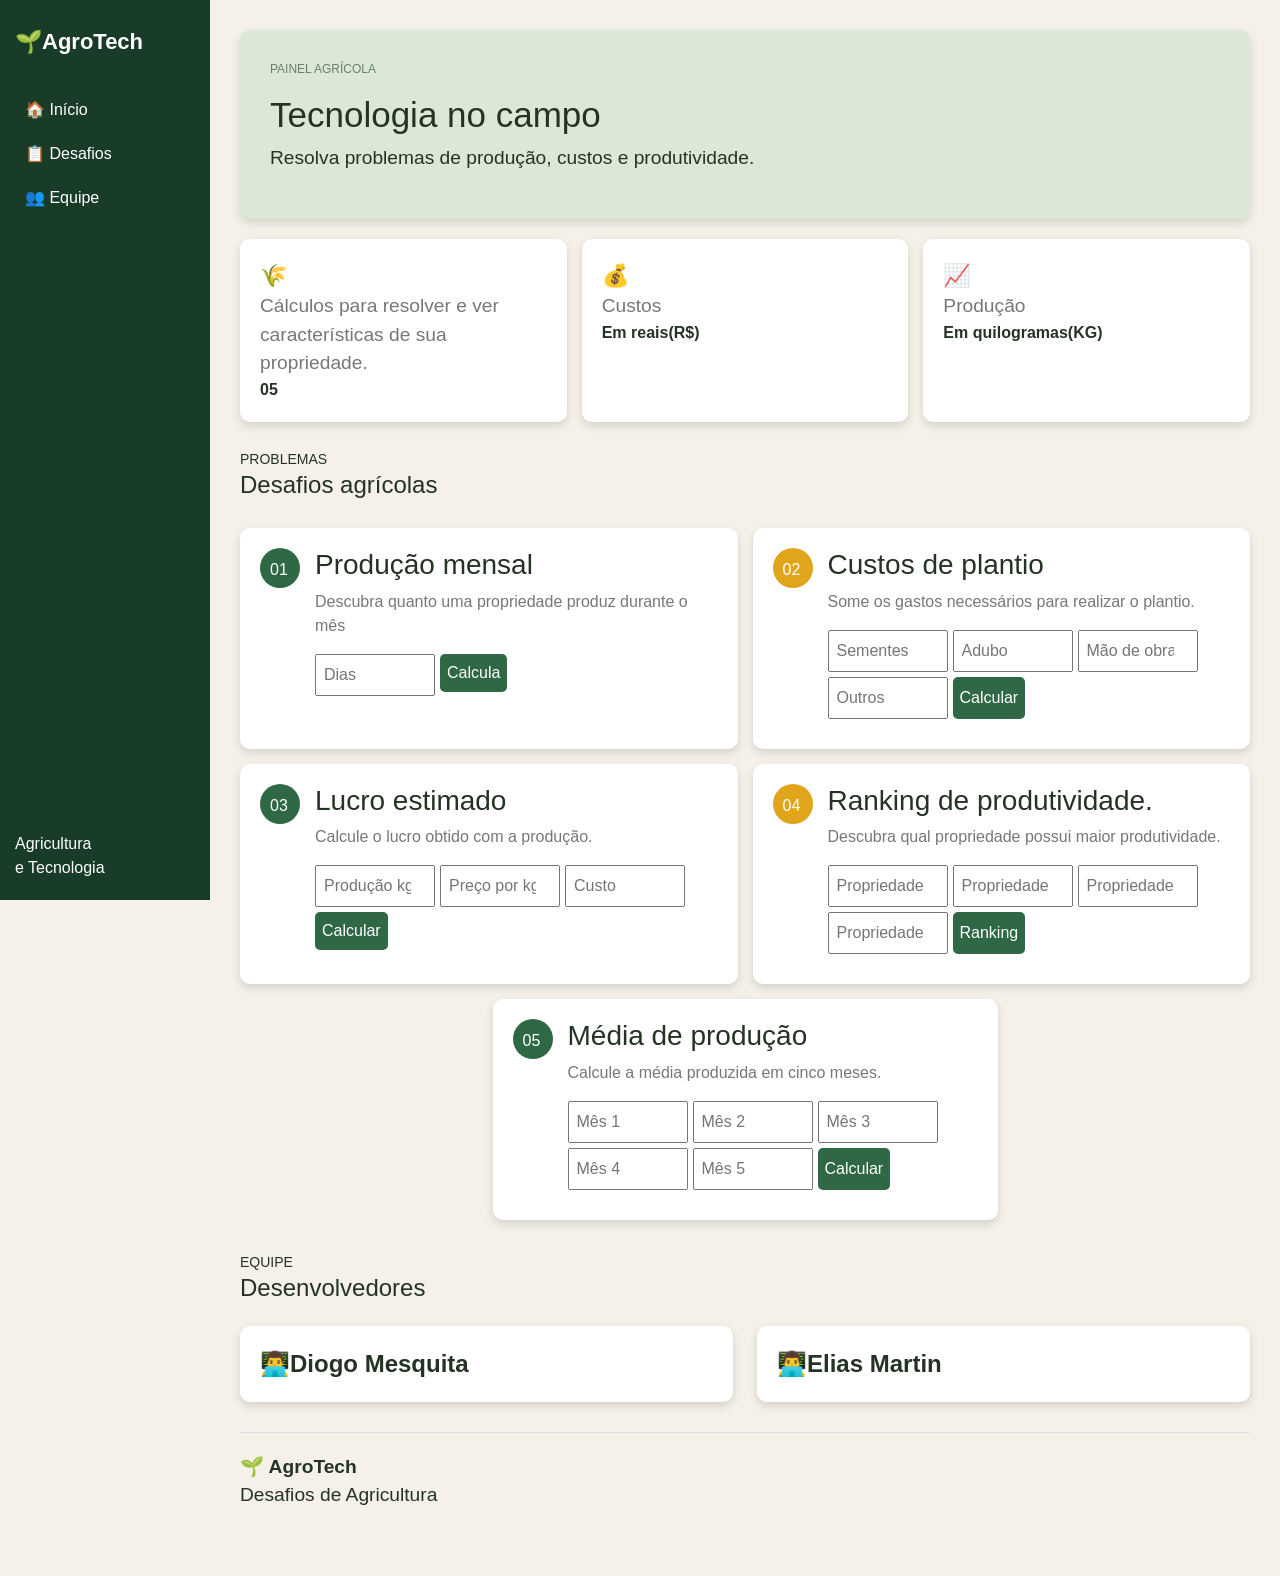
==== index.html @ 6f7d6b63 "elaboração do javascript, css e html e aperfeiçoamento do css e html" ====
<!DOCTYPE html>
<html lang="pt-BR">
<head>
    <meta charset="UTF-8">
    <meta name="viewport" content="width=device-width, initial-scale=1.0">
    <title>AgroTech</title>
    <!-- Bootstrap -->
    <link
        href="https://cdn.jsdelivr.net/npm/bootstrap@5.3.3/dist/css/bootstrap.min.css"
        rel="stylesheet">
    <!-- CSS -->
    <link rel="stylesheet" href="style.css">
</head>
<body>
    <!-- MENU LATERAL -->
    <aside class="menu">
        <div class="logo">🌱<span>AgroTech</span></div>
        <nav>
            <a href="#inicio">🏠 Início</a>
            <a href="#desafios">📋 Desafios</a>
            <a href="#equipe">👥 Equipe</a>
        </nav>
        <div class="menu-final">Agricultura<br>e Tecnologia</div>
    </aside>

    <!-- ÁREA PRINCIPAL -->
    <main class="conteudo" id="inicio">
        <!-- CABEÇALHO -->
        <header>
            <p class="pequeno">PAINEL AGRÍCOLA</p>
            <h1>Tecnologia no campo</h1>
            <p>Resolva problemas de produção, custos e produtividade.</p>
        </header>

        <!-- INDICADORES -->
        <section class="indicadores">
            <div class="indicador">
                <span>🌾</span>
                <div>
                    <small>Cálculos para resolver e ver características de sua propriedade.</small>
                    <strong>05</strong>
                </div>
            </div>
            
            <div class="indicador">
                <span>💰</span>
                <div>
                    <small>Custos</small>
                    <strong>Em reais(R$)</strong>
                </div>
            </div>

            <div class="indicador">
                <span>📈</span>
                <div>
                    <small>Produção</small>
                    <strong>Em quilogramas(KG)</strong>
                </div>
            </div>
        </section>

        <!-- DESAFIOS -->
        <section id="desafios">
            <div class="titulo">
                <div>
                    <small>PROBLEMAS</small>
                    <h2>Desafios agrícolas</h2>
                </div>
            </div>

            <div class="desafios">
                <!-- DESAFIO 1 -->

                <div class="desafio">
                    <div class="numero">01</div>
                    <div class="descricao">
                        <h3>Produção mensal</h3>
                        <p>Descubra quanto uma propriedade produz durante o mês</p>
                        <div class="form">
                            <input type="number" id="dias" placeholder="Dias">

                            <inpu type="number" id="producaoDia" placeholder="Kg por dia">

                            <button onclick="producao()"> Calcula </button>
                        </div>
                        <div id="resultado1" class="resultado"></div>
                    </div>
                </div>

                <!-- DESAFIO 2 -->
                <div class="desafio">
                    <div class="numero amarelo">02</div>
                    <div class="descricao">
                        <h3>Custos de plantio</h3>
                        <p>Some os gastos necessários para realizar o plantio.</p>
                        <div class="form">
                            <input type="number" id="sementes" placeholder="Sementes">
                            <input type="number" id="adubo" placeholder="Adubo">
                            <input type="number" id="maoObra" placeholder="Mão de obra">
                            <input type="number" id="outros" placeholder="Outros">

                            <button onclick="custos()">Calcular</button>
                        </div>
                        <div id="resultado2" class="resultado"></div>
                    </div>
                </div>

                <!-- DESAFIO 3 -->
                <div class="desafio">
                    <div class="numero">03</div>
                    <div class="descricao">
                        <h3>Lucro estimado</h3>
                        <p>Calcule o lucro obtido com a produção.</p>
                        <div class="form">
                            <input type="number" id="quantidade" placeholder="Produção kg">
                            <input type="number" id="preco"placeholder="Preço por kg">
                            <input type="number" id="custo" placeholder="Custo">

                            <button onclick="lucro()">Calcular</button>
                        </div>
                        <div id="resultado3" class="resultado"></div>
                    </div>
                </div>

                <!-- DESAFIO 4 -->
                <div class="desafio">
                    <div class="numero amarelo">04</div>
                    <div class="descricao">
                        <h3>Ranking de produtividade.</h3>
                        <p>Descubra qual propriedade possui maior produtividade.</p>
                        <div class="form">
                            <input type="number" id="p1" placeholder="Propriedade 1">
                            <input type="number" id="p2" placeholder="Propriedade 2">
                            <input type="number" id="p3" placeholder="Propriedade 3">
                            <input type="number" id="p4" placeholder="Propriedade 4">

                            <button onclick="ranking()">Ranking</button>
                        </div>
                        <div id="resultado4" class="resultado"></div>
                    </div>
                </div>

                <!-- DESAFIO 5 -->
                <div class="desafio desafio5">
                    <div class="numero">05</div>
                    <div class="descricao">
                        <h3>Média de produção</h3>
                        <p>Calcule a média produzida em cinco meses.</p>
                        <div class="form">
                            <input type="number" id="m1" placeholder="Mês 1">
                            <input type="number" id="m2" placeholder="Mês 2">
                            <input type="number" id="m3" placeholder="Mês 3">
                            <input type="number" id="m4" placeholder="Mês 4">
                            <input type="number" id="m5" placeholder="Mês 5">

                            <button onclick="media()">Calcular</button>
                        </div>
                        <div id="resultado5" class="resultado"></div>
                    </div>
                </div>
            </div>
        </section>

        <!-- EQUIPE -->
        <section id="equipe" class="equipe">
            <div class="titulo">
                <div>
                    <small>EQUIPE</small>
                    <h2>Desenvolvedores</h2>
                </div>
            </div>

            <div class="row">
        
                <div class="col-md-6">
                    <div class="pessoa">👨‍💻<strong>Diogo Mesquita</strong></div>
                </div>

                <div class="col-md-6">
                    <div class="pessoa">👨‍💻<strong>Elias Martin</strong></div>
                    </div>
                </div>
        </section>

        <!-- RODAPÉ -->
        <footer>
            <strong>🌱 AgroTech</strong>
            <p>Desafios de Agricultura</p>
        </footer>

    </main>

    <!-- Bootstrap -->
    <script
        src="https://cdn.jsdelivr.net/npm/bootstrap@5.3.3/dist/js/bootstrap.bundle.min.js">
    </script>

    <!-- JavaScript -->
    <script src="script.js"></script>

</body>

</html>
---- style.css ----
* {
    margin: 0;
    padding: 0;
    box-sizing: border-box;
}

body {
    font-family: Arial;
    background: #f5f1e8;
    color: #243323;
}

/* MENU */

.menu {
    position: fixed;
    width: 210px;
    height: 100%;
    padding: 25px 15px;
    background: #183c28;
    color: white;
}

.logo {
    font-size: 22px;
    font-weight: bold;
    margin-bottom: 30px;
}

.menu a {
    display: block;
    padding: 10px;
    color: white;
    text-decoration: none;
}

.menu a:hover {
    background: #2f6845;
}

.menu-final {
    position: absolute;
    bottom: 20px;
}

/* CONTEÚDO */

.conteudo {
    margin-left: 210px;
    padding: 30px;
}

header {
    padding: 30px;
    background: #dce8d5;
    border-radius: 10px;
    box-shadow: 0 4px 10px #0002;
}

header h1 {
    font-size: 35px;
}

.pequeno {
    color: #66836a;
    font-size: 12px;
}

header p {
    font-size: 1.2rem;
}

/* CARDS */

.indicadores,
.desafios {
    display: flex;
    gap: 15px;
    margin: 20px 0;
}

.indicador,
.desafio {
    background: white;
    padding: 20px;
    border-radius: 10px;
    box-shadow: 0 4px 10px #0002;
}

.pessoa {
    background: white;
    padding: 20px;
    border-radius: 10px;
    font-size: 1.5rem;
    box-shadow: 0 4px 10px #0002;
}

.indicador {
    flex: 1;
}

.indicador span {
    font-size: 22px;
}

.indicador small {
    display: block;
    color: #777;
    font-size: 1.2rem;
}

/* TÍTULOS */

.titulo {
    display: flex;
    justify-content: space-between;
    margin: 25px 0 15px;
}

.titulo h2 {
    font-size: 24px;
}

.titulo span {
    background: #f0b429;
    padding: 6px 10px;
    border-radius: 15px;
    font-size: 12px;
}

/* DESAFIOS */

.desafios {
    display: grid;
    grid-template-columns: 1fr 1fr;
}

.desafio {
    display: flex;
    gap: 15px;
}

.numero {
    min-width: 40px;
    height: 40px;
    padding: 10px;
    background: #2f6845;
    color: white;
    border-radius: 50%;
}

.amarelo {
    background: #e0a51a;
}

.descricao {
    width: 100%;
}

.descricao p {
    color: #777;
}

.desafio5 {
    grid-column: 1 / 3;
    width: 50%;
    margin: auto;
}

/* FORMULÁRIOS */

.form {
    display: flex;
    flex-wrap: wrap;
    gap: 5px;
}

input,
button {
    padding: 7px;
}

input {
    width: 120px;
}

button {
    background: #2f6845;
    color: white;
    border: 0;
    border-radius: 5px;
}

.resultado {
    margin-top: 10px;
    color: #2f6845;
}

/* EQUIPE E RODAPÉ */

.equipe {
    margin-top: 30px;
}

footer {
    margin-top: 30px;
    padding: 20px 0;
    font-size: 1.2rem;
    border-top: 1px solid #ddd;
}

/* CELULAR */

@media (max-width: 768px) {
    .menu {
        position: static;
        width: 100%;
        height: auto;
    }

    .menu-final {
        display: none;
    }

    .menu nav {
        display: flex;
    }

    .conteudo {
        margin: 0;
        padding: 20px;
    }

    .indicadores,
    .desafios {
        display: block;
    }

    .indicador,
    .desafio {
        margin-bottom: 15px;
    }

    .desafio5 {
        width: 100%;
        grid-column: auto;
    }
}
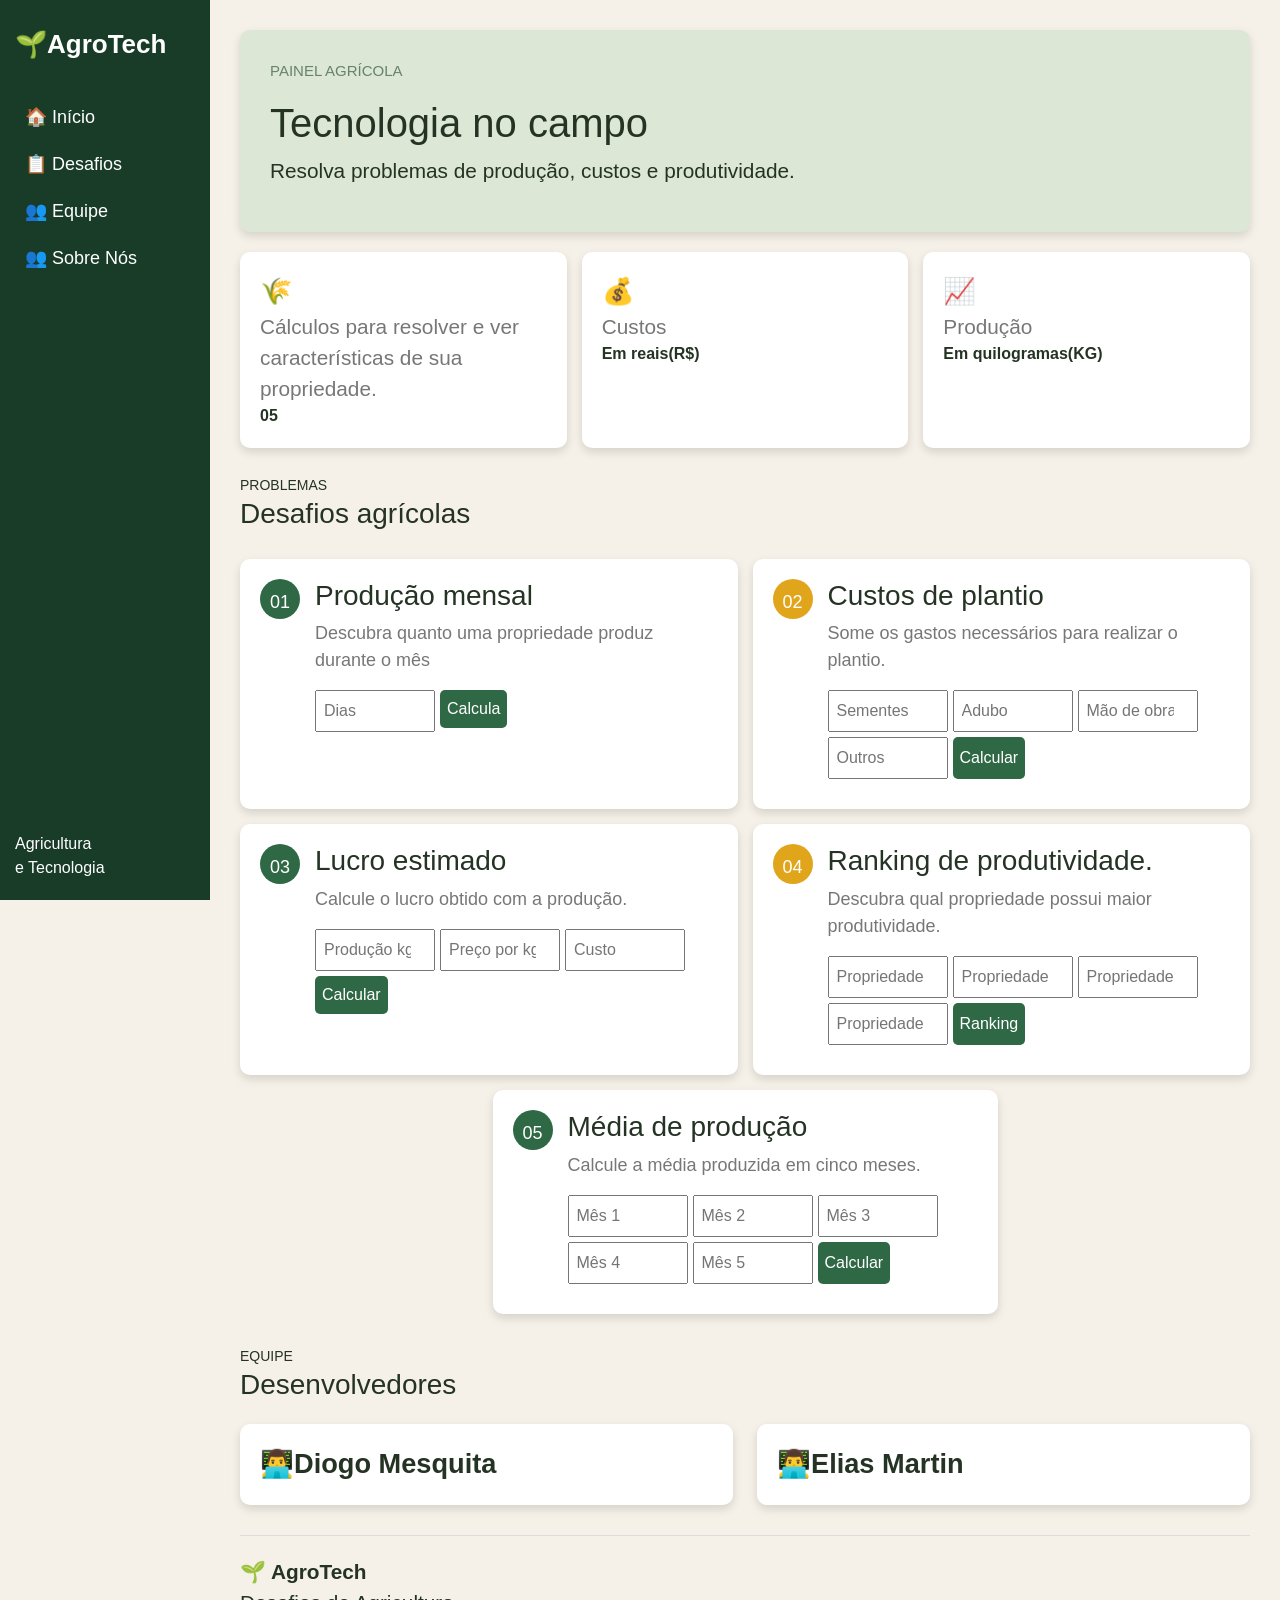
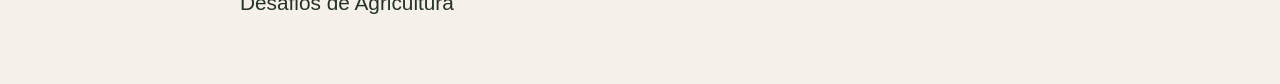
==== commit 70dc84f5: "Colocação de hovers, criação do sobrNos.html e pequenas modificações no css" ====
--- a/index.html
+++ b/index.html
@@ -19,6 +19,7 @@
             <a href="#inicio">🏠 Início</a>
             <a href="#desafios">📋 Desafios</a>
             <a href="#equipe">👥 Equipe</a>
+            <a href="sobreNos.html">👥 Sobre Nós</a>
         </nav>
         <div class="menu-final">Agricultura<br>e Tecnologia</div>
     </aside>
--- a/style.css
+++ b/style.css
@@ -22,7 +22,7 @@
 }
 
 .logo {
-    font-size: 22px;
+    font-size: 26px;
     font-weight: bold;
     margin-bottom: 30px;
 }
@@ -32,6 +32,7 @@
     padding: 10px;
     color: white;
     text-decoration: none;
+    font-size: 18px;
 }
 
 .menu a:hover {
@@ -41,6 +42,7 @@
 .menu-final {
     position: absolute;
     bottom: 20px;
+    font-size: 16px;
 }
 
 /* CONTEÚDO */
@@ -55,19 +57,25 @@
     background: #dce8d5;
     border-radius: 10px;
     box-shadow: 0 4px 10px #0002;
+    transition: 0.3s;
+}
+
+header:hover {
+    transform: translateY(-5px);
+    box-shadow: 0 8px 15px #0003;
 }
 
 header h1 {
-    font-size: 35px;
+    font-size: 40px;
 }
 
 .pequeno {
     color: #66836a;
-    font-size: 12px;
+    font-size: 15px;
 }
 
 header p {
-    font-size: 1.2rem;
+    font-size: 1.3rem;
 }
 
 /* CARDS */
@@ -85,14 +93,27 @@
     padding: 20px;
     border-radius: 10px;
     box-shadow: 0 4px 10px #0002;
+    transition: 0.3s;
+}
+
+.indicador:hover,
+.desafio:hover {
+    transform: translateY(-5px);
+    box-shadow: 0 8px 15px #0003;
 }
 
 .pessoa {
     background: white;
     padding: 20px;
     border-radius: 10px;
-    font-size: 1.5rem;
+    font-size: 1.7rem;
     box-shadow: 0 4px 10px #0002;
+    transition: 0.3s;
+}
+
+.pessoa:hover {
+    transform: translateY(-5px);
+    box-shadow: 0 8px 15px #0003;
 }
 
 .indicador {
@@ -100,13 +121,13 @@
 }
 
 .indicador span {
-    font-size: 22px;
+    font-size: 26px;
 }
 
 .indicador small {
     display: block;
     color: #777;
-    font-size: 1.2rem;
+    font-size: 1.3rem;
 }
 
 /* TÍTULOS */
@@ -118,14 +139,14 @@
 }
 
 .titulo h2 {
-    font-size: 24px;
+    font-size: 28px;
 }
 
 .titulo span {
     background: #f0b429;
     padding: 6px 10px;
     border-radius: 15px;
-    font-size: 12px;
+    font-size: 14px;
 }
 
 /* DESAFIOS */
@@ -147,6 +168,7 @@
     background: #2f6845;
     color: white;
     border-radius: 50%;
+    font-size: 18px;
 }
 
 .amarelo {
@@ -159,6 +181,7 @@
 
 .descricao p {
     color: #777;
+    font-size: 18px;
 }
 
 .desafio5 {
@@ -178,6 +201,7 @@
 input,
 button {
     padding: 7px;
+    font-size: 16px;
 }
 
 input {
@@ -191,9 +215,14 @@
     border-radius: 5px;
 }
 
+button:hover {
+    background: #183c28;
+}
+
 .resultado {
     margin-top: 10px;
     color: #2f6845;
+    font-size: 18px;
 }
 
 /* EQUIPE E RODAPÉ */
@@ -205,8 +234,39 @@
 footer {
     margin-top: 30px;
     padding: 20px 0;
-    font-size: 1.2rem;
+    font-size: 1.3rem;
     border-top: 1px solid #ddd;
+}
+
+.caixa-rolagem {
+    height: 500px;
+    overflow-y: auto;
+    background: white;
+    padding: 25px;
+    border-radius: 10px;
+    box-shadow: 0 4px 10px #0002;
+    transition: 0.3s;
+}
+
+.caixa-rolagem:hover {
+    transform: translateX(5px);
+    box-shadow: 0 8px 15px #0003;
+}
+
+.conteudo-caixa {
+    padding-bottom: 25px;
+    margin-bottom: 25px;
+    border-bottom: 1px solid #ddd;
+    font-size: 18px;
+    transition: 0.3s;
+}
+
+.conteudo-caixa h1 {
+    text-align: center;
+}
+
+.conteudo-caixa:last-child {
+    border-bottom: none;
 }
 
 /* CELULAR */
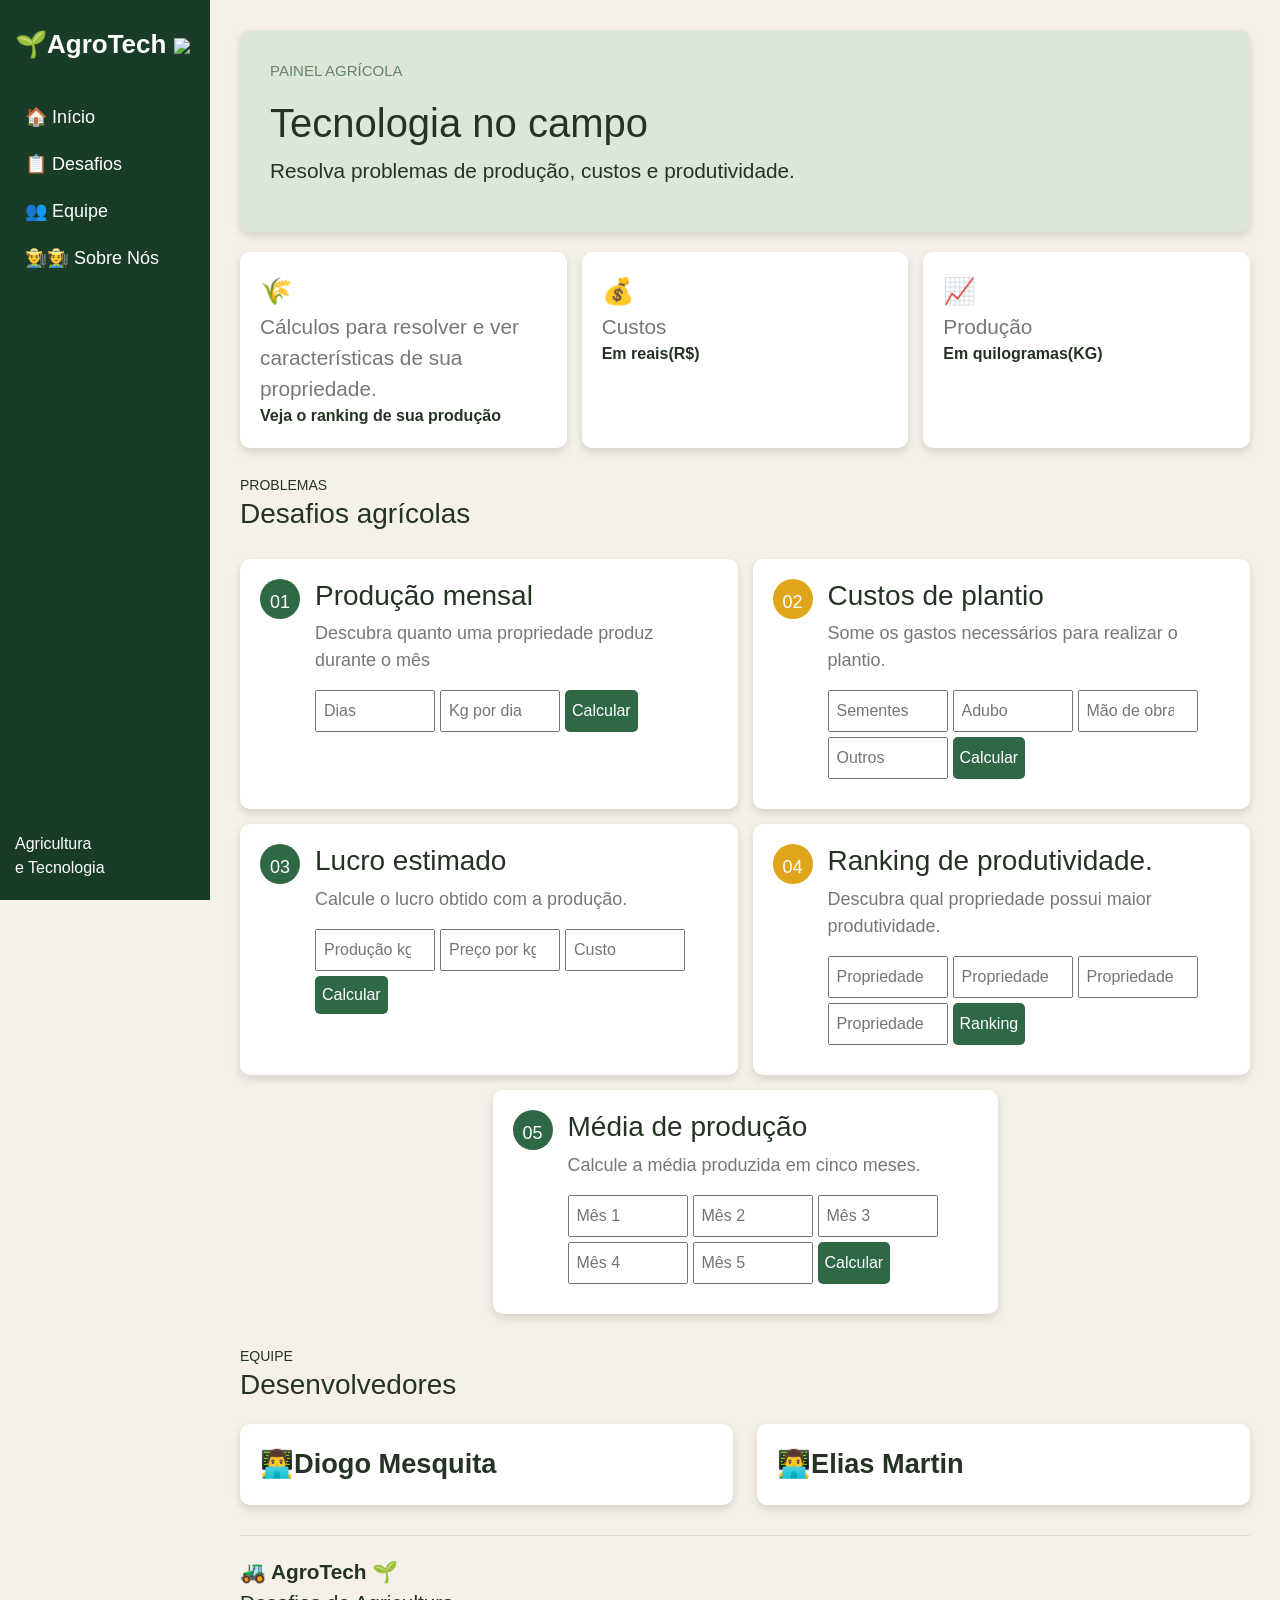
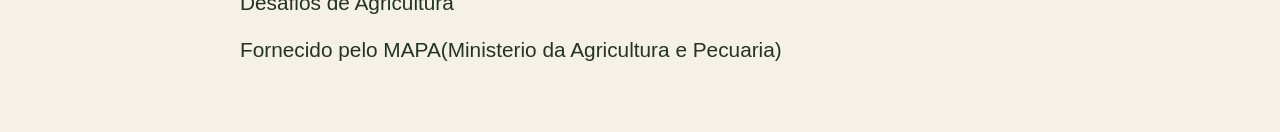
==== commit eff741ed: "Atualizei as informações contidas nos textos" ====
--- a/index.html
+++ b/index.html
@@ -4,22 +4,22 @@
     <meta charset="UTF-8">
     <meta name="viewport" content="width=device-width, initial-scale=1.0">
     <title>AgroTech</title>
-    <!-- Bootstrap -->
-    <link
-        href="https://cdn.jsdelivr.net/npm/bootstrap@5.3.3/dist/css/bootstrap.min.css"
-        rel="stylesheet">
     <!-- CSS -->
+    <link href="https://cdn.jsdelivr.net/npm/bootstrap@5.3.3/dist/css/bootstrap.min.css" rel="stylesheet">
     <link rel="stylesheet" href="style.css">
 </head>
 <body>
     <!-- MENU LATERAL -->
+  
     <aside class="menu">
-        <div class="logo">🌱<span>AgroTech</span></div>
+        <div class="logo">🌱<span>AgroTech</span>
+          <img src="MAPA.png" id="mapa"> 
+        </div>
         <nav>
             <a href="#inicio">🏠 Início</a>
             <a href="#desafios">📋 Desafios</a>
             <a href="#equipe">👥 Equipe</a>
-            <a href="sobreNos.html">👥 Sobre Nós</a>
+            <a href="sobreNos.html">👨‍🌾🧑‍🌾 Sobre Nós</a>
         </nav>
         <div class="menu-final">Agricultura<br>e Tecnologia</div>
     </aside>
@@ -27,6 +27,7 @@
     <!-- ÁREA PRINCIPAL -->
     <main class="conteudo" id="inicio">
         <!-- CABEÇALHO -->
+      
         <header>
             <p class="pequeno">PAINEL AGRÍCOLA</p>
             <h1>Tecnologia no campo</h1>
@@ -39,7 +40,7 @@
                 <span>🌾</span>
                 <div>
                     <small>Cálculos para resolver e ver características de sua propriedade.</small>
-                    <strong>05</strong>
+                    <strong>Veja o ranking de sua produção</strong>
                 </div>
             </div>
             
@@ -79,10 +80,9 @@
                         <p>Descubra quanto uma propriedade produz durante o mês</p>
                         <div class="form">
                             <input type="number" id="dias" placeholder="Dias">
-
-                            <inpu type="number" id="producaoDia" placeholder="Kg por dia">
-
-                            <button onclick="producao()"> Calcula </button>
+                            <input type="number" id="producaoDia" placeholder="Kg por dia">
+                          
+                            <button onclick="producao()"> Calcular </button>
                         </div>
                         <div id="resultado1" class="resultado"></div>
                     </div>
@@ -100,7 +100,7 @@
                             <input type="number" id="maoObra" placeholder="Mão de obra">
                             <input type="number" id="outros" placeholder="Outros">
 
-                            <button onclick="custos()">Calcular</button>
+                          <button onclick="custos()">Calcular</button>
                         </div>
                         <div id="resultado2" class="resultado"></div>
                     </div>
@@ -108,7 +108,7 @@
 
                 <!-- DESAFIO 3 -->
                 <div class="desafio">
-                    <div class="numero">03</div>
+                    <div class="numero azul">03</div>
                     <div class="descricao">
                         <h3>Lucro estimado</h3>
                         <p>Calcule o lucro obtido com a produção.</p>
@@ -116,8 +116,8 @@
                             <input type="number" id="quantidade" placeholder="Produção kg">
                             <input type="number" id="preco"placeholder="Preço por kg">
                             <input type="number" id="custo" placeholder="Custo">
-
-                            <button onclick="lucro()">Calcular</button>
+                          
+                          <button onclick="lucro()">Calcular</button>
                         </div>
                         <div id="resultado3" class="resultado"></div>
                     </div>
@@ -185,20 +185,15 @@
 
         <!-- RODAPÉ -->
         <footer>
-            <strong>🌱 AgroTech</strong>
+            <strong>🚜 AgroTech 🌱</strong>
             <p>Desafios de Agricultura</p>
+            <p>Fornecido pelo MAPA(Ministerio da Agricultura e Pecuaria)</p>
         </footer>
-
     </main>
 
-    <!-- Bootstrap -->
-    <script
-        src="https://cdn.jsdelivr.net/npm/bootstrap@5.3.3/dist/js/bootstrap.bundle.min.js">
-    </script>
-
-    <!-- JavaScript -->
+    <!-- Javascript -->
+    <script src="https://cdn.jsdelivr.net/npm/bootstrap@5.3.3/dist/js/bootstrap.bundle.min.js"></script>
     <script src="script.js"></script>
 
 </body>
-
 </html>
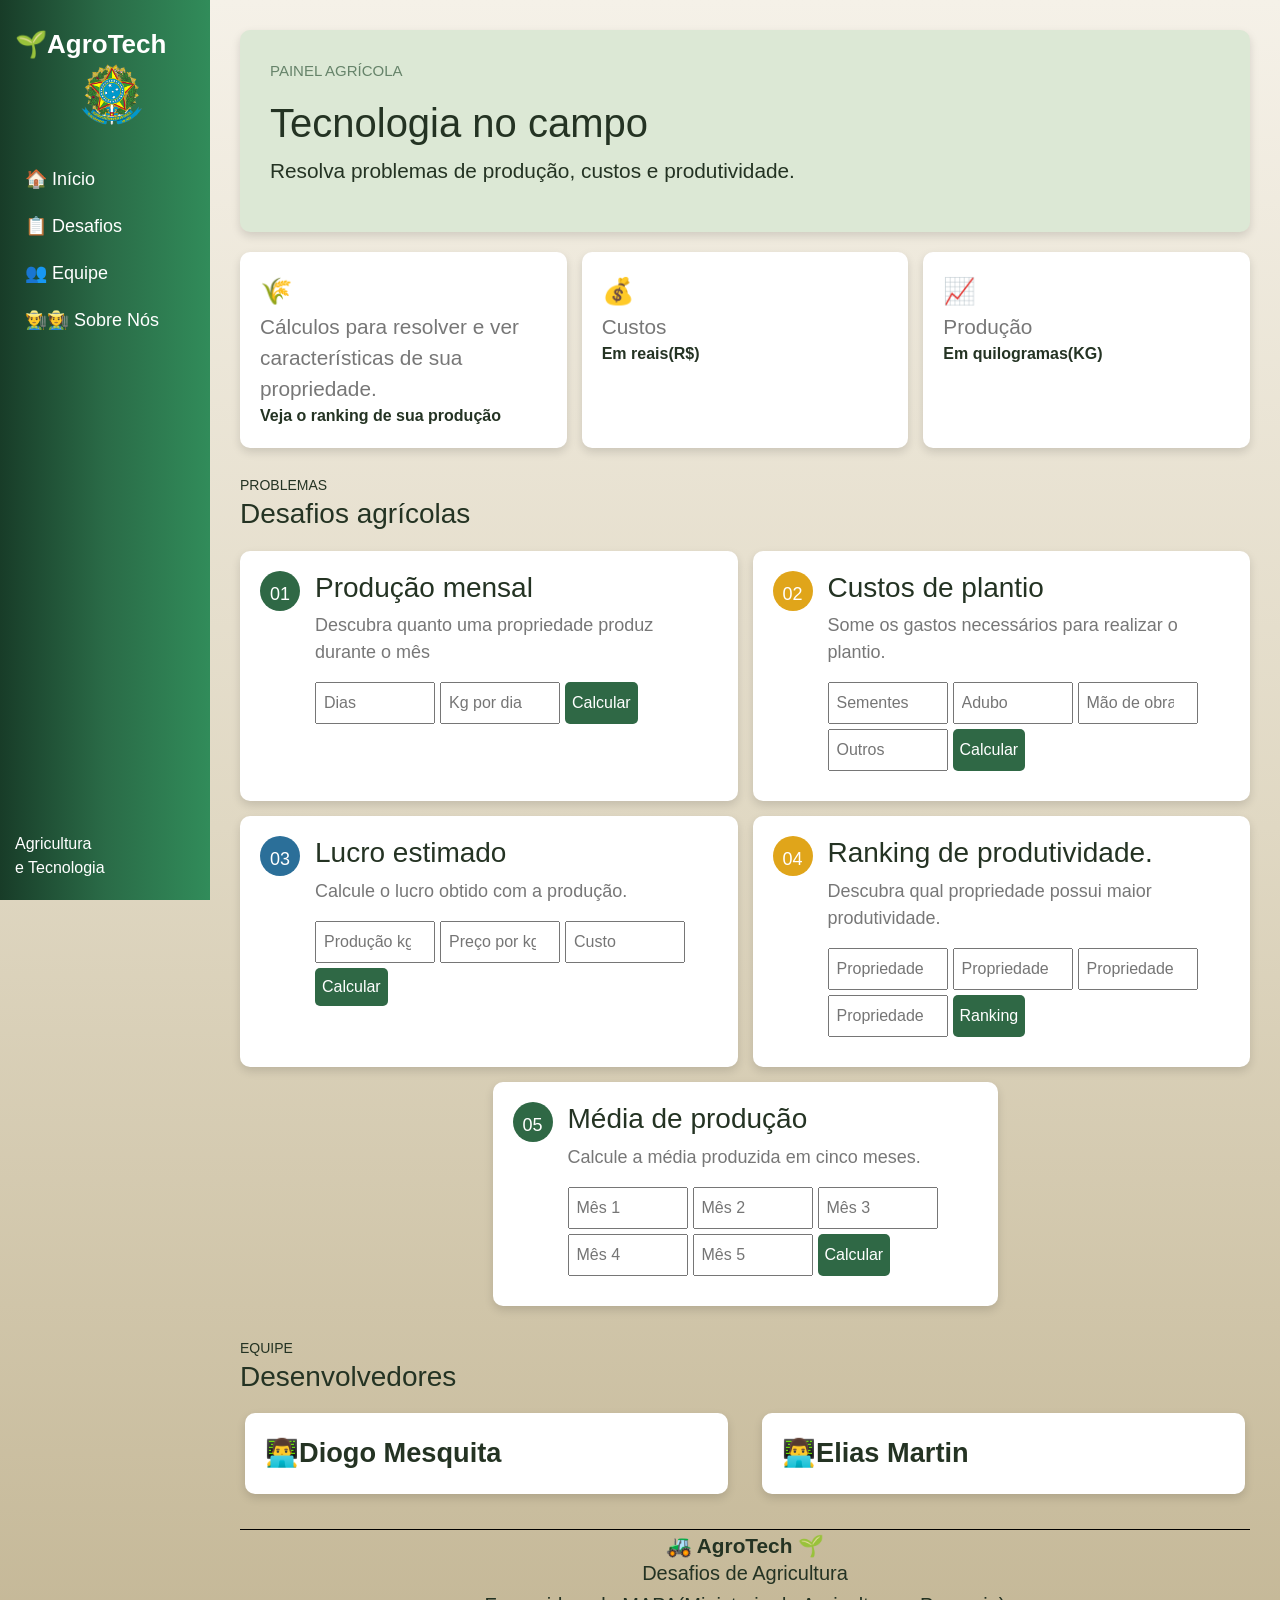
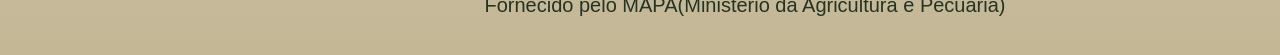
==== commit 283a96e5: "trabalho realiado/concluido com sucesso. Apoio Diogo e Elias" ====
--- a/index.html
+++ b/index.html
@@ -186,8 +186,8 @@
         <!-- RODAPÉ -->
         <footer>
             <strong>🚜 AgroTech 🌱</strong>
-            <p>Desafios de Agricultura</p>
-            <p>Fornecido pelo MAPA(Ministerio da Agricultura e Pecuaria)</p>
+            <h5>Desafios de Agricultura</h5>
+            <h5> Fornecido pelo MAPA(Ministerio da Agricultura e Pecuaria)</h5>
         </footer>
     </main>
 
--- a/style.css
+++ b/style.css
@@ -1,12 +1,6 @@
-* {
-    margin: 0;
-    padding: 0;
-    box-sizing: border-box;
-}
-
 body {
     font-family: Arial;
-    background: #f5f1e8;
+    background: linear-gradient(#f5f1e8,#e0d8c3,#c4b796);
     color: #243323;
 }
 
@@ -17,7 +11,7 @@
     width: 210px;
     height: 100%;
     padding: 25px 15px;
-    background: #183c28;
+    background: linear-gradient(90deg, #183c28, #2a6b47, #318c5a);
     color: white;
 }
 
@@ -109,6 +103,7 @@
     font-size: 1.7rem;
     box-shadow: 0 4px 10px #0002;
     transition: 0.3s;
+    margin: 5px;
 }
 
 .pessoa:hover {
@@ -133,20 +128,11 @@
 /* TÍTULOS */
 
 .titulo {
-    display: flex;
-    justify-content: space-between;
     margin: 25px 0 15px;
 }
 
 .titulo h2 {
     font-size: 28px;
-}
-
-.titulo span {
-    background: #f0b429;
-    padding: 6px 10px;
-    border-radius: 15px;
-    font-size: 14px;
 }
 
 /* DESAFIOS */
@@ -175,6 +161,9 @@
     background: #e0a51a;
 }
 
+.azul{
+    background: #2b6f99
+}
 .descricao {
     width: 100%;
 }
@@ -198,8 +187,7 @@
     gap: 5px;
 }
 
-input,
-button {
+input,button {
     padding: 7px;
     font-size: 16px;
 }
@@ -213,6 +201,7 @@
     color: white;
     border: 0;
     border-radius: 5px;
+
 }
 
 button:hover {
@@ -233,13 +222,13 @@
 
 footer {
     margin-top: 30px;
-    padding: 20px 0;
     font-size: 1.3rem;
-    border-top: 1px solid #ddd;
+    border-top: 1px solid black;
+    text-align: center;
 }
 
 .caixa-rolagem {
-    height: 500px;
+    height: 300px;
     overflow-y: auto;
     background: white;
     padding: 25px;
@@ -249,24 +238,18 @@
 }
 
 .caixa-rolagem:hover {
-    transform: translateX(5px);
+    transform: translateY(-5px);
     box-shadow: 0 8px 15px #0003;
 }
 
 .conteudo-caixa {
     padding-bottom: 25px;
     margin-bottom: 25px;
-    border-bottom: 1px solid #ddd;
-    font-size: 18px;
-    transition: 0.3s;
+    font-size: 21px;
 }
 
 .conteudo-caixa h1 {
     text-align: center;
-}
-
-.conteudo-caixa:last-child {
-    border-bottom: none;
 }
 
 /* CELULAR */
@@ -305,4 +288,13 @@
         width: 100%;
         grid-column: auto;
     }
+
+    button {
+        margin: 0px 0px 0px 85px;
+    }
+}
+
+#mapa{
+  margin-left: 2.5em;
+  height: 62px;
 }
